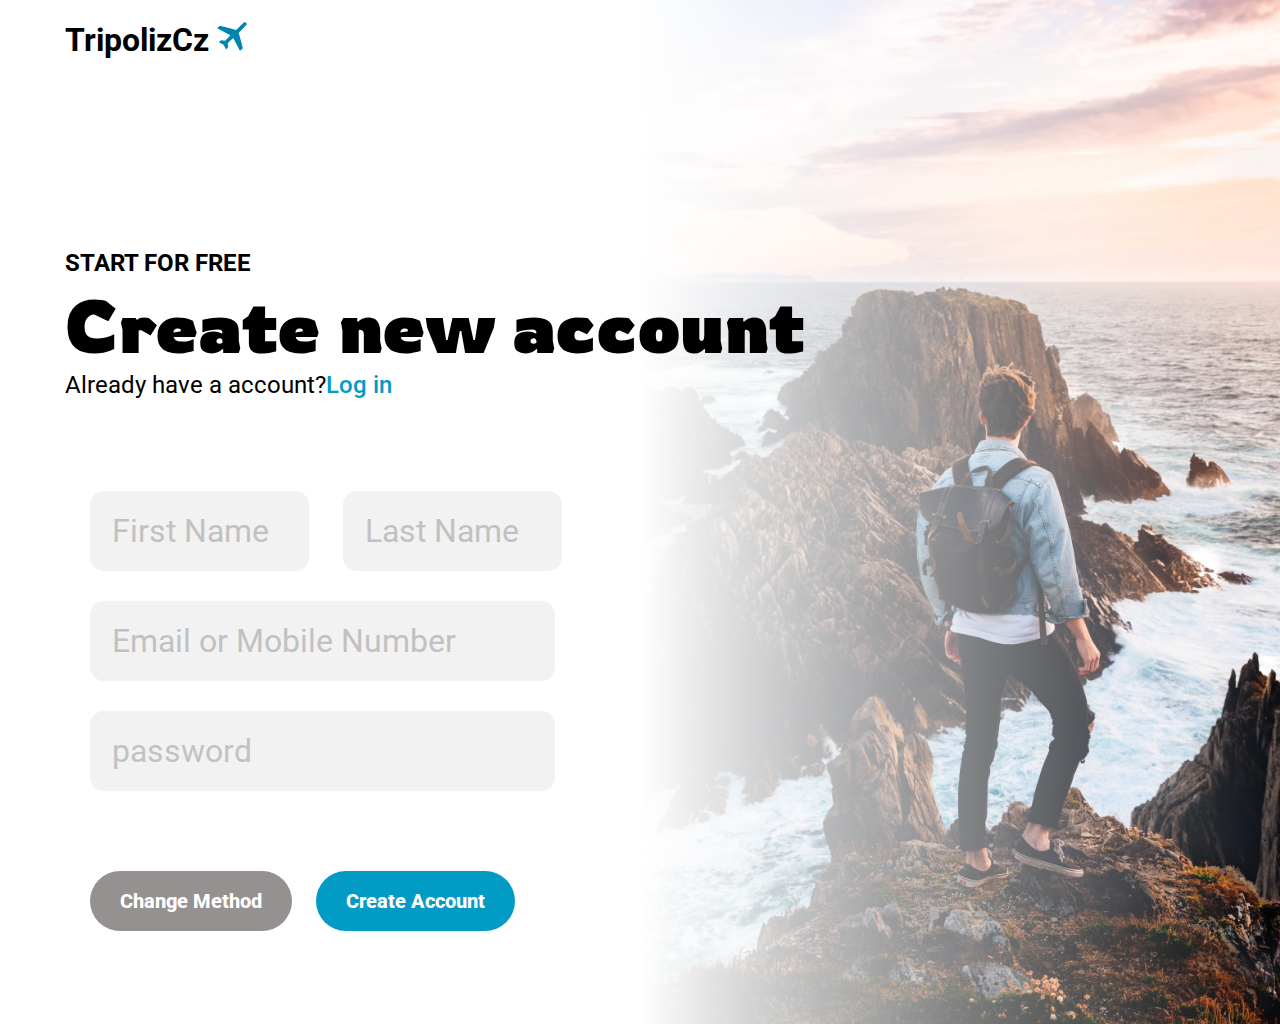
==== sign-in.html @ 6cc54b05 "sign in page finished" ====
<!DOCTYPE html>
<html lang="en">
  <head>
    <meta charset="UTF-8">
    <meta name="viewport" content="width=device-width, initial-scale=1.0">
    <title>TripolizCz</title>
    <link rel="stylesheet" href="sign-in.css">
    <link href="https://fonts.googleapis.com/css2?family=Roboto:wght@400;700&display=swap" rel="stylesheet">
    <link rel="preconnect" href="https://fonts.googleapis.com">
<link rel="preconnect" href="https://fonts.gstatic.com" crossorigin>
<link href="https://fonts.googleapis.com/css2?family=Rowdies:wght@300;400;700&display=swap" rel="stylesheet">
  </head>
  <body>
    <div class="content">
        <header>
            <h1>TripolizCz <img class="flight-icon" src="/images/flight.svg" alt=""></h1>
        </header>

        <main>
            <h2>START FOR FREE</h2>
            <H1>Create new account</H1>
            <p>Already have a account?<span>Log in</span></p>
        </main>

        <form>
            <input class="first" type="text" placeholder="First Name">
            <input class="last" type="text" placeholder="Last Name"><br>
            <input class="email" type="email" type="number" placeholder="Email or Mobile Number"><br>
            <input class="password" type="password" placeholder="password">
        </form>

        <div class="buttons">
            <button class="change">Change Method</button>
            <button class="create">Create Account</button>
        </div>
    </div>
  </body>
</html>
---- sign-in.css ----
body{
    height: 1024px;
    margin: 0;
    font-family: 'Roboto', Arial, Helvetica, sans-serif;
    background-color: white;
    width: 100%;
    background-image: url(/images/sign-in-background.jpg);
    background-size: 819.2px 1024px;
    background-position: 100%;
    background-repeat: no-repeat;
    position: relative;
}

.content{
    width: 100%;
    position: absolute;
    top: 0;
    left: 0;
    right: 0;
    bottom: 0;
    background-image: linear-gradient(to right, rgb(255,255,255,1)50%, rgb(255,255,255,0)100%); 
}

header h1{
    align-items: center;
    margin-left: 65px;
    margin-top: 20;
}

header .flight-icon{
    width: 30px;
}

main{
    margin-top: 190px;
}

main h2{
    font-family: 'Roboto', Arial, Helvetica, sans-serif;
    font-weight: 700;
    font-size: 24px;
    margin: 0;
    margin-left: 65px;
    line-height: 29.88px;
}

main h1{
    font-family: 'Rowdies', Arial, Helvetica, sans-serif;
    font-size: 74px;
    margin: 0;
    margin-left: 65px;
    line-height: 92.13px;
}

main p{
    font-family: 'Roboto', Arial, Helvetica, sans-serif;
    font-weight: 400;
    font-size: 24px;
    margin: 0;
    margin-left: 65px;
    line-height: 29.88px;
}
main p span{
    font-weight: 500;
    color: #029BC5;
    line-height: 29.88px;

}

form{
    margin-top: 60px;
}

form input{
    border: 0;
    background-color: #F2F2F2;
    border-radius: 14px;
    margin-left: 90px;
    height: 60px;
    font-family: 'Roboto', Arial, Helvetica, sans-serif;
    font-weight: 400;
    font-size: 32px;
    padding-left: 22px;
    padding-top: 10px;
    padding-bottom: 10px;
    width: 194.81px;
    margin-top: 30px;
}

form input::placeholder{
    color: #929292;
    opacity: 50%;
}

form .last{
    margin-left: 30px;
}

form .email{
    width: 441px;
}

form .password{
    width: 441px;
}

.buttons{
    margin-left: 90px;
    margin-top: 80px;
}

.buttons button{
    width: 209;
    text-align: center;
    height: 60px;
    font-family: 'Roboto', Arial, Helvetica, sans-serif;
    font-weight: 800;
    font-size: 20px;
    color: white;
    border: none;
    border-radius: 35px;
    padding-left: 30px;
    padding-right: 30px;
}

.buttons .change{
    margin-right: 20px;
    background-color: #969191;
}

.buttons .create{
    background-color: #029BC5;
}
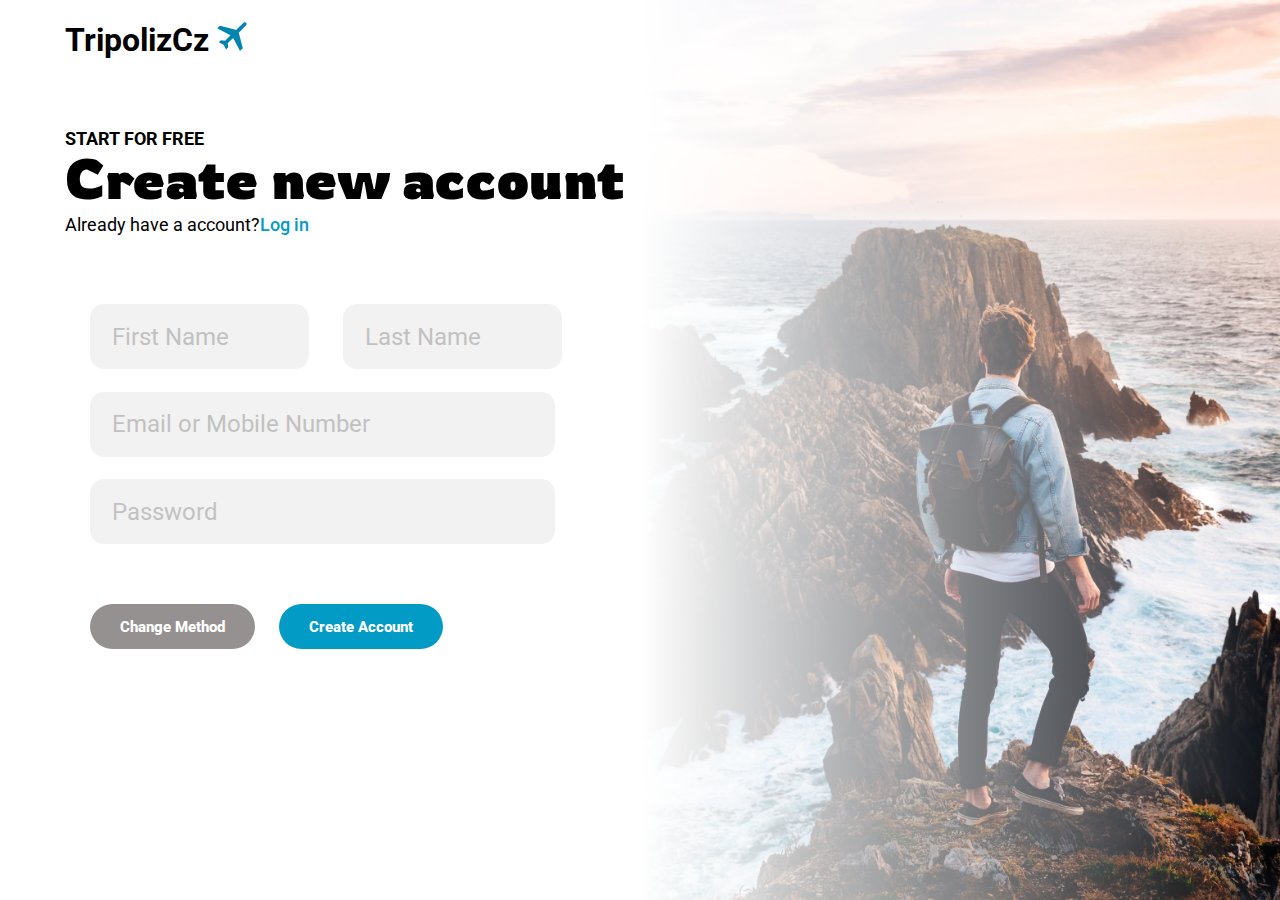
==== commit 954e29c3: "signing page completed" ====
--- a/sign-in.html
+++ b/sign-in.html
@@ -26,7 +26,7 @@
             <input class="first" type="text" placeholder="First Name">
             <input class="last" type="text" placeholder="Last Name"><br>
             <input class="email" type="email" type="number" placeholder="Email or Mobile Number"><br>
-            <input class="password" type="password" placeholder="password">
+            <input class="password" type="password" placeholder="Password">
         </form>
 
         <div class="buttons">
--- a/sign-in.css
+++ b/sign-in.css
@@ -1,5 +1,5 @@
 body{
-    height: 1024px;
+    height: 100vh;
     margin: 0;
     font-family: 'Roboto', Arial, Helvetica, sans-serif;
     background-color: white;
@@ -24,7 +24,7 @@
 header h1{
     align-items: center;
     margin-left: 65px;
-    margin-top: 20;
+    margin-top: 10;
 }
 
 header .flight-icon{
@@ -32,43 +32,43 @@
 }
 
 main{
-    margin-top: 190px;
+    margin-top: 75px;
 }
 
 main h2{
     font-family: 'Roboto', Arial, Helvetica, sans-serif;
     font-weight: 700;
-    font-size: 24px;
+    font-size: 18px;
     margin: 0;
     margin-left: 65px;
-    line-height: 29.88px;
+    line-height: 10px;
 }
 
 main h1{
     font-family: 'Rowdies', Arial, Helvetica, sans-serif;
-    font-size: 74px;
+    font-size: 55.5px;
     margin: 0;
     margin-left: 65px;
-    line-height: 92.13px;
+    line-height: 69.925px;
 }
 
 main p{
     font-family: 'Roboto', Arial, Helvetica, sans-serif;
     font-weight: 400;
-    font-size: 24px;
+    font-size: 18px;
     margin: 0;
     margin-left: 65px;
-    line-height: 29.88px;
+    line-height: 22.5px;
 }
 main p span{
     font-weight: 500;
     color: #029BC5;
-    line-height: 29.88px;
+    line-height: 22.5px;
 
 }
 
 form{
-    margin-top: 60px;
+    margin-top: 45px;
 }
 
 form input{
@@ -76,15 +76,15 @@
     background-color: #F2F2F2;
     border-radius: 14px;
     margin-left: 90px;
-    height: 60px;
+    height: 45px;
     font-family: 'Roboto', Arial, Helvetica, sans-serif;
     font-weight: 400;
-    font-size: 32px;
+    font-size: 24px;
     padding-left: 22px;
     padding-top: 10px;
     padding-bottom: 10px;
     width: 194.81px;
-    margin-top: 30px;
+    margin-top: 22.5px;
 }
 
 form input::placeholder{
@@ -106,16 +106,16 @@
 
 .buttons{
     margin-left: 90px;
-    margin-top: 80px;
+    margin-top: 60px;
 }
 
 .buttons button{
     width: 209;
     text-align: center;
-    height: 60px;
+    height: 45px;
     font-family: 'Roboto', Arial, Helvetica, sans-serif;
     font-weight: 800;
-    font-size: 20px;
+    font-size: 15px;
     color: white;
     border: none;
     border-radius: 35px;
